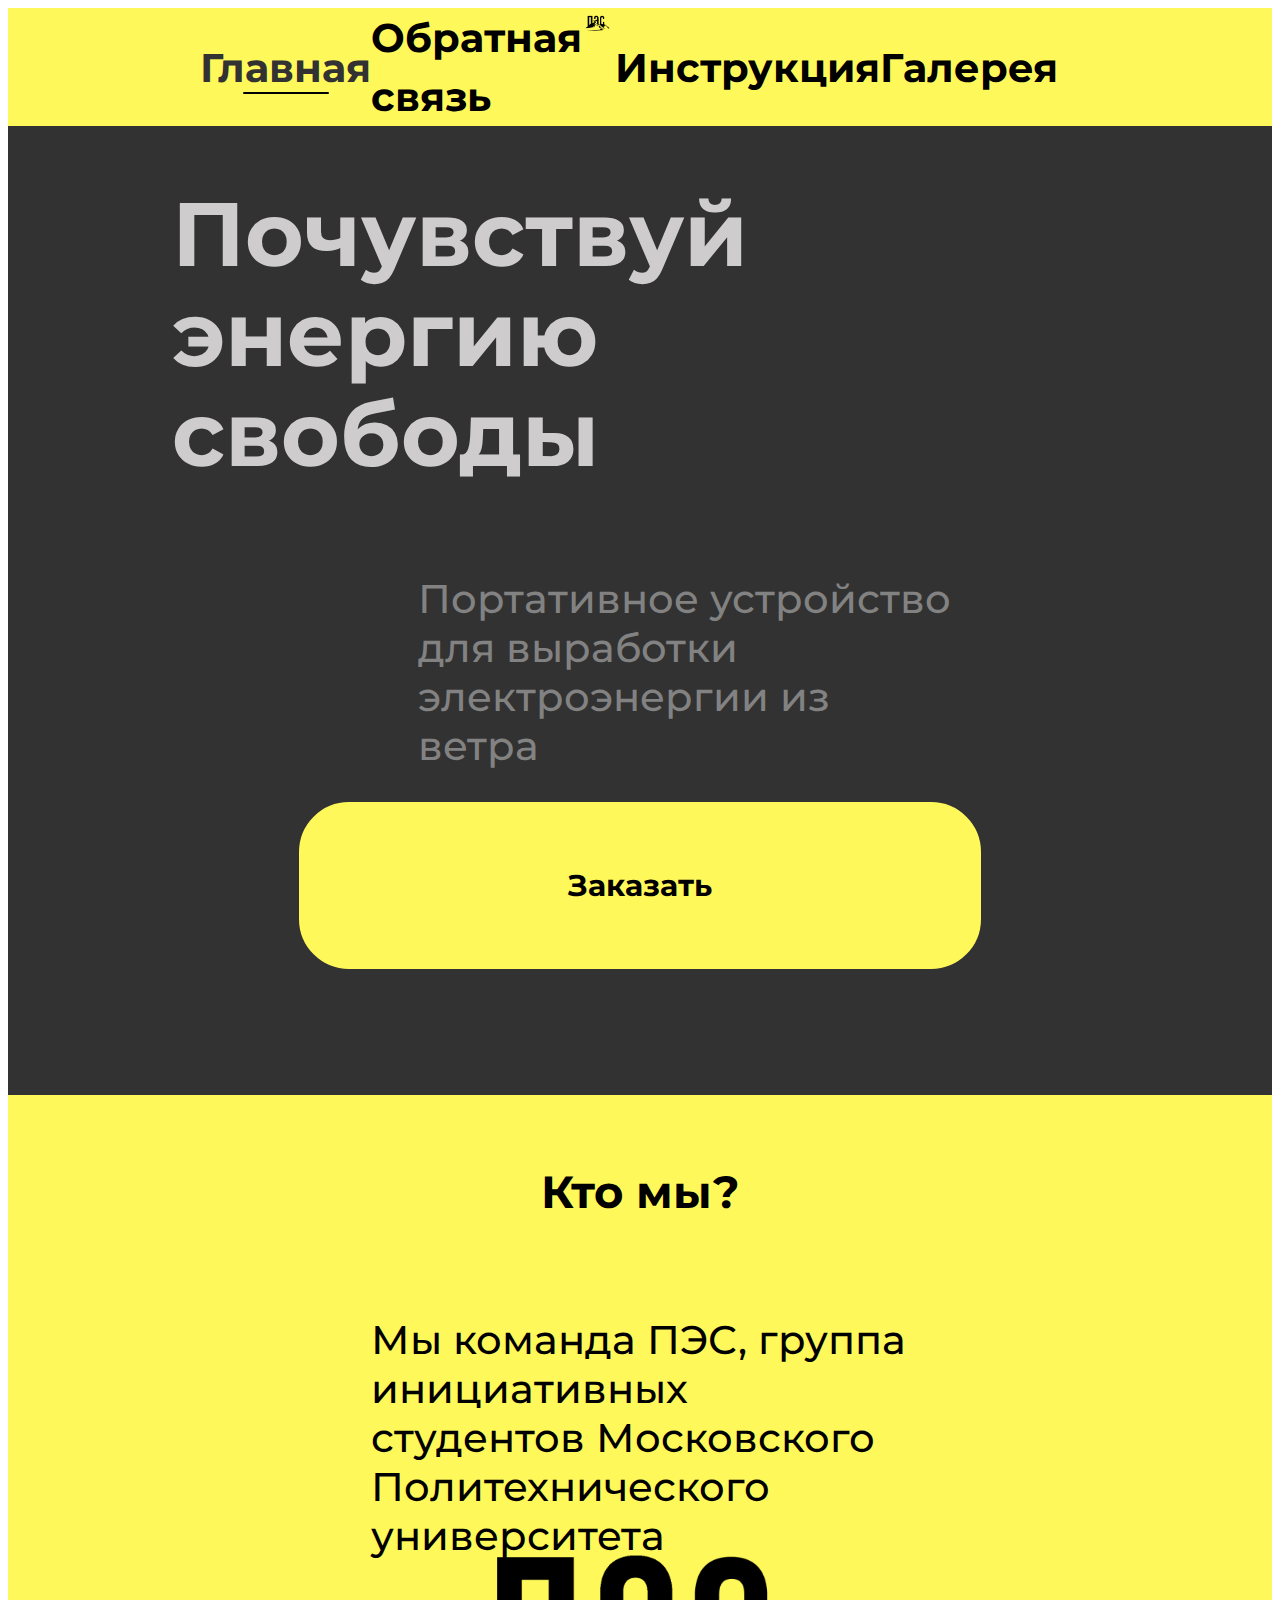
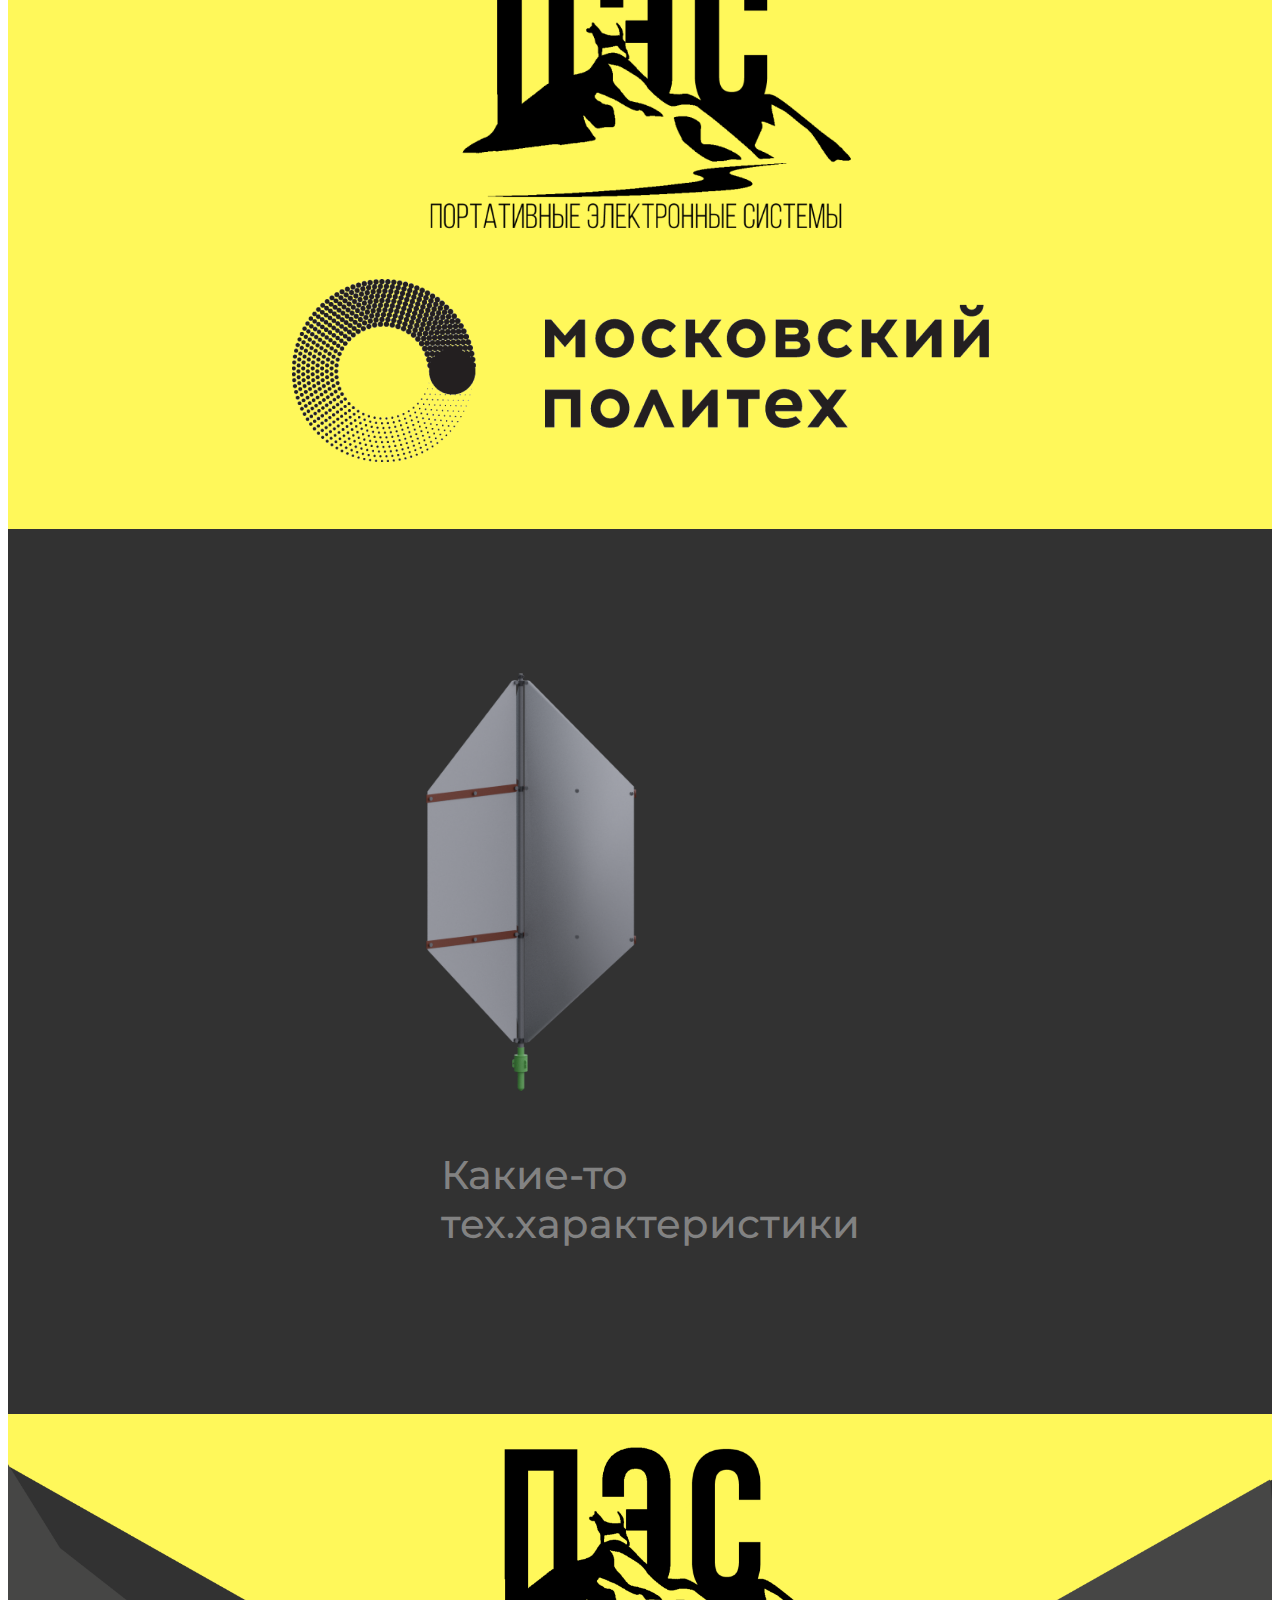
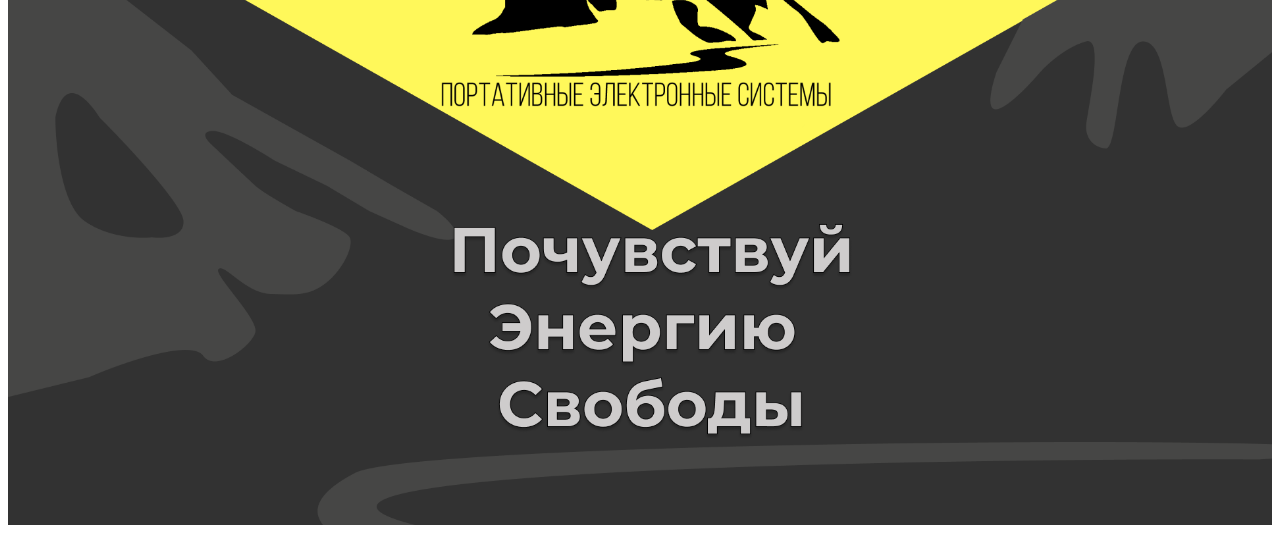
==== index.html @ 3740cb95 "123" ====
<!DOCTYPE html>
<html lang="eng">

<head>
	<script async src="https://www.googletagmanager.com/gtag/js?id=G-SDKLQBEG4N"></script>
<script>
  window.dataLayer = window.dataLayer || [];
  function gtag(){dataLayer.push(arguments);}
  gtag('js', new Date());

  gtag('config', 'G-SDKLQBEG4N');
</script>
<script>
	// Find all placeholders
var placeholders = document.querySelectorAll('input[placeholder]');
console.log("Here start")
if (placeholders.length) {
     // convert to array
    placeholders = Array.prototype.slice.call(placeholders);

    // copy placeholder text to a hidden div
    var div = $('<div id="placeholders" style="display:none;"></div>');

    placeholders.forEach(function(input){
      var text = input.placeholder;
      div.append('<div>' + text + '</div>');    
    });

    $('body').append(div);

    // save the first placeholder in a closure
    var originalPH = placeholders[0].placeholder;

    // check for changes and update as needed
    setInterval(function(){
      if (isTranslated()) {
        updatePlaceholders();
        originalPH = placeholders[0].placeholder;
      }
    }, 500);

    // hoisted ---------------------------
    function isTranslated() { // true if the text has been translated
       var currentPH = $($('#placeholders > div')[0]).text();
       return !(originalPH == currentPH);
    }

    function updatePlaceholders() {
      $('#placeholders > div').each(function(i, div){
        placeholders[i].placeholder = $(div).text();
      });
    }
}
console.log("Here end")
</script>
	<title>Home</title>
	<meta charset="utf-8">
	<link rel="stylesheet" type="text/css" href="/css/normalize.css">
	<link rel="stylesheet" type="text/css" href="/css/styleHeaderFooter.css">
	<link rel="stylesheet" type="text/css" href="/css/styleHome.css">
	<link rel="import" href="/public/Article.html">
	<link type="image/x-icon" href="../img/Header/LOGO_black_tr_withot_text.png" rel="shortcut icon">
	<link type="Image/x-icon" href="../img/Header/LOGO_black_tr_withot_text.png" rel="icon">
</head>
<!-- Google tag (gtag.js) -->

<body>
	<header class="header">
		<nav class="menu">
			
			
			<div class = "menu__section">
			<ul class="menu__list">
				 
				<li class="menu__item"><a id = "active__link" href="index.html">Главная</a></li>
				<li class="menu__item"><a  href="https://forms.gle/reVvUG4c9cZiAkuR8">Обратная связь</a></li>
				<div class="header_logo_png"><img src="../img/LOGO_black_tr_withot_text.png" 
					alt="Что-то сработало не так"> </div>
				<li class="menu__item"><a href="/Instruction/Inst.html">Инструкция</a></li>
				<li class="menu__item"><a href="/Галерея/galery.html">Галерея</a></li>
				<!--<li class="menu__item">
					
				
					</script>
					<div id="google_translate_element"></div>

						<script type="text/javascript">
						function googleTranslateElementInit() {
						new google.translate.TranslateElement(
							{pageLanguage: 'en', includedLanguages: "en,mk", layout: google.translate.TranslateElement.InlineLayout.SIMPLE}, 'google_translate_element');
						}
						</script>

						<script type="text/javascript" src="//translate.google.com/translate_a/element.js?cb=googleTranslateElementInit"></script>





					
				</li>
				
				 <li class="menu__item"><a href="/public/Projects.html">Projects</a></li>
				<li class="menu__item"><a href="/public/Analytics.html">Analytics</a></li>
				<li class="menu__item"><a href="/public/Contacts.html">Contacts</a></li>
				<li class="menu__item"><a href="/public/AboutUs.html">About us</a></li>-->
			</ul>
			
			<div class="hamburger-menu">
				<input id="menu__toggle" type="checkbox" />
				<label class="menu__btn" for="menu__toggle">
				  <span></span>
				</label>
			</div>
			</div>
		</nav>
	</header>
	<main>
		<div class = "first__section">
			<div class = "first__section_content">
				<div class = first__section_text>
					<h1 class = "first__section_header">
						Почувствуй энергию свободы
					</h1>
					
					
				</div>
				
				<div class = first__section_text_2>

					<p>
						Портативное устройство для выработки электроэнергии из ветра
					</p>

				</div>
					
			
			</div>
			<div class = "More_news_Button_sec">
			<a class = "More_news_Button" href="https://forms.gle/reVvUG4c9cZiAkuR8"> 
				Заказать
				
			</a>
		</div>
		</div>
		<div class="second__section">
			<div class="second__section_content">
				<div class="second__section_header">
					
					<a class = "More_news_Button" href="Команда/comand.html"><h2 class = "second__section_header_h2">Кто мы?</h2></a>
					
				</div>
				<div class = "second__section_content_2">
					<div >
						
						<p class = second__section_text>
							Мы команда ПЭС, группа инициативных студентов Московского Политехнического университета



						</p>
						
					</div>
					
					<div class = second__section_text_2>
						
						<img class = "img1" src="../img/logo.png" 
						alt="Что-то сработало не так">
					</div>
					<div class = second__section_text_3>
						<img class="img2" src="../img/logo1.png" 
						alt="Что-то сработало не так"> 
	
					</div>
						
				
				</div>
						
						
						
				
				
			</div>
				
			</div>
		</div>
		<div class = "first__section">
			<div class = "third__section_content">
				<div class = first__section_text>
					<img class="img4" src="img/скрин11-transformed 1.png">
					
					
				</div>
				
				<div class = first__section_text_3>

					<p>
						Какие-то тех.характеристики 
					</p>

				</div>
					
			
			</div>
			
			
		</div>
		</div>
	</main>
	<footer>
		<img class="img3" src = "img/Slide 16_9 - 34.png">
		
	</footer>
	
</body>

</html>
---- css/styleHeaderFooter.css ----
@import url('https://fonts.googleapis.com/css2?family=Montserrat:ital,wght@0,100;0,200;0,300;0,400;0,500;0,600;0,700;0,800;0,900;1,100;1,200;1,300;1,400;1,500;1,600;1,700;1,800;1,900&display=swap');

a {
	text-decoration: none;
}
li {
	list-style-type: none;
}
/* хедер */
header {
	display: table;
	height: 17% ;
	width: 100%;
	background-color: #FFF85A;
}

.menu{
	display: flex;
	align-items: center;
	
	margin-left: 13%;
	margin-right: 13%;
}
.menu__list{
	display: flex;
	
	width: 100%;
	
	
	padding-left: 3%;
	
}

.header_logo_png{
	max-width: 13%;
	width: 70%; 
	height: auto;


}
.header_logo_png img {
	width: 90%
}

.menu__item{
	font-family: 'Montserrat';
font-style: normal;
font-weight: 700;
font-size: 40px;
line-height: 59px;
	
	margin: auto;

}

#active__link{
	color:#323232;
	position:relative;
}
@keyframes  HeaderAnimation{
  0% {
    transform: scaleX(0);
  }
  100% {
    transform: scaleX(1);
  }
}
.menu__list #active__link::after{
	content:'';
  	position:absolute;
  	bottom:-2px;
  	left:25%;
  	right:25%;
  	background: #000000;
  	height:2px;
  	border-radius:10px 10px 10px 10px;
	
	animation: 0.25s ease-out 0s 1 HeaderAnimation;
	
}



.menu__item a {
	color:#000000;
	transition: all 0.5s;
}



.menu__item a:hover {
	color:#323232;
	transition: all 0.5s;
}

.menu__section{
	width: 100%;
	
	display: flex;
	align-items: center;
}



/* скрываем чекбокс */
#menu__toggle {
	opacity: 0;
  }
  /* стилизуем кнопку */
  .menu__btn {
	display: flex; /* используем flex для центрирования содержимого */
	align-items: center;  /* центрируем содержимое кнопки */
	position: relative;
	top: -10px;
	width: 50px;
	height: 20px;
	cursor: pointer;
	z-index: 1;
  }
  /* добавляем "гамбургер" */
  .menu__btn > span,
  .menu__btn > span::before,
  .menu__btn > span::after {
	display: block;
	position: absolute;
	width: 100%;
	height: 2px;
	background-color: #FFF85A;
  }
  .menu__btn > span::before {
	content: '';
	top: -8px;
  }
  .menu__btn > span::after {
	content: '';
	top: 8px;
  }

  
.footer_content{
    background-color: black;
	
	
}
.img3{
	width: 100%;
}
.footer_container{

	display: flex;
	justify-content: space-between;
	margin-left: 13%;
	margin-right: 13%;
	padding-top: 6%;
}

.footer_logo_png{
	max-width: 235px;
	width: 100%; 
	height: auto;
}
.footer_logo_png img{
	width: 50%
}


.footer_menu_list{
	display:flex;
}

.menu_column{
	display: block;
}

.footer_menu_list #active__link{
	color: white;
	
}

.footer_menu_list .menu__item{
	font-family: 'Montserrat';
	font-style: normal;
	font-weight: 500;
	font-size: 16px;
	line-height: 20px;
	padding-bottom: 10px;
	padding-left: 80px;
}

.legal_inf{
	display: flex;
	margin-left: 13%;
	margin-right: 13%;
	

	font-family: 'Montserrat';
	font-style: normal;
	font-weight: 500;
	font-size: 16px;
	line-height: 20px;
	color:#828282;
}
.legal_inf p{
	padding-right: 50px;
	padding-bottom: 7%;
}


.goog-te-gadget-icon {
	display:none;
  }
 
  
  body > .skiptranslate > iframe.skiptranslate {
	display: none !important;
	visibility: hidden !important;
  }
  .goog-te-gadget-simple {
	  background-color: #ffffff !important;
	  border:0 !important;
	
	
	  display: inline-block;
	  
	  cursor: pointer;
	  zoom: 1;
  }
  
  .goog-te-gadget-simple  span {
	 color:#828282 !important;
	 font-family: 'Montserrat'!important;
	 font-style: normal!important;
	 font-weight: 400!important;
	 font-size: 125%!important;
  
  }
---- css/styleHome.css ----
@import url('https://fonts.googleapis.com/css2?family=Montserrat:ital,wght@0,100;0,200;0,300;0,400;0,500;0,600;0,700;0,800;0,900;1,100;1,200;1,300;1,400;1,500;1,600;1,700;1,800;1,900&display=swap');
@import url('https://fonts.googleapis.com/css2?family=Cormorant:ital,wght@0,300;0,400;0,500;0,600;0,700;1,300;1,400;1,500;1,600;1,700&family=Montserrat:ital,wght@0,800;0,900;1,800;1,900&display=swap');

ul{
    margin:0;
    padding:0;
}
.first__section{
    height: 87%;
    width: 100%;
    
  
    background-color: #323232;
}

.first__section_content {
    display: flex; 
    position: relative;
    flex-wrap: wrap;
    padding-top: 3%;
    margin-left: 13%;
	margin-right: 13%;
    padding-bottom: 5%;
    
}

.third__section_content{
    display: flex; 
    position: relative;
    flex-wrap: wrap;
    padding-top: 10%;
    margin-left: 13%;
	margin-right: 13%;
    padding-bottom: 10%;
}

.first__section_text{
    display: block;
    margin-right: 10%;
    width: 400px;
    

}
.first__section_text_2{
    padding-left: 10%;
    margin: auto;
}
.first__section_text_3{
    padding-left: 15%;
    margin: auto;
}
h1 {
    font-family: 'Montserrat';
    font-style: bold;
    font-weight: 700;
    font-size: 90px;
    line-height: 100px;
    
    padding-top: 20px;
    padding-bottom: 50px;
    margin:0;
    color: #CECCCC;
}

label {
    font-family: 'Montserrat';
    font-style: normal;
    font-weight: 600;
    font-size: 18px;
    line-height: 25px;
    /* identical to box height, or 139% */


    /* Главные / Синий */

    color: #FFF85A;
}
p {
    font-family: 'Montserrat';
    font-style: normal;
    font-weight: 500;
    font-size: 40px;
    line-height: 49px;
    color: #828282;
   
    max-width: 538px;
    max-height: 125px;
}


.About_Button { 
    height: 77px;
    width: 391px;
    background: none;
    border-color: #FFF85A;
    border: 2px solid #FFF85A;
    border-radius: 10px;
    text-decoration: none;
    font-family: 'Montserrat';
    font-style: normal;
    font-weight: 700;
    font-size: 16px;
    line-height: 25px;
    /* identical to box height, or 156% */
    padding-bottom: 10%;
    display:flex;
    justify-content: space-around;
    align-items: center;

    /*Animation*/
    color: rgb(0, 0, 0);
    background: rgb(255, 255, 255); /* default color */

    /* "to left" / "to right" - affects initial color */
    background: linear-gradient(to left, rgb(255, 255, 255) 50%, #005CFF 50%) right;
    background-size: 200%;
    transition: .5s ease-out;
}

.About_Button:hover {
    background-position: left;
    color: #ffffff;
}


.container{
    position: relative;

    
    margin-bottom: 10%;
    width: 800px !important;
  
}
.container video{
    position: relative; 
   
    width: 100% !important;
  
   
}
.second__section{
    
    background-color: #FFF85A;
    
}

.second__section_content_2 {
    display: flex; 
    position: relative;
    flex-wrap: wrap;
    
    margin-left: 13%;
	margin-right: 13%;
    padding-bottom: 5%;
    justify-content: space-around;
    
}
.img2{
   padding-top: 4%;
}

.img1 {
    width: 470px;
height: 367px;
}
.second__section_header{
    font-family: 'Montserrat';
    font-style: normal;
    font-weight: 700;
    font-size: 90px;
    line-height: 70px;
    padding-top: 1%;
    color: #000000;
    display: flex;
    justify-content: space-around;
   
}
.second__section_text{
    color: black;
}





.news_cards{
    display: flex;
    flex-wrap: wrap;
    justify-content: space-around;
    position: relative;
   
}



.big_card{
   
    margin: 10px 0px;
    
    background-color: #ffffff;
    display: block;
    border-radius:0px 0px 5px 5px;
    
    
}

.small_card{
   
    margin: 10px 0px;
    background-color: #ffffff;
    display: block;
    border-radius:0px 0px 5px 5px;
     
    
    
    
}

.card_header{
    
    background-color: #005CFF;
    color: #ffffff;
    border-radius:5px 5px 0px 0px;
    font-family: 'Montserrat';
    font-style: normal;
    font-weight: 600;
    font-size: 14px;
    line-height: 200%;
}
.card_header_inf{
    display: flex;
    justify-content:space-between;
    padding-left: 8%;
    padding-right: 8%;
    
}

.big_card .card_body_img img{
    
    width: 100%;
     
}
.small_card .card_body_img img{
   
    width: 100%;
    
    
}



.card_body_img img{
    overflow: hidden;
    top: 50%;
    left: 50%;
    height: 400px;
    object-fit: cover;
    object-position: 0 0;
    object-position: translate(0%, -50%); 
}
.card_body_text{
    padding-left: 10%;
    padding-right: 10%;
    padding-bottom: 10%;
}

.card_body_arcticle_name{

    font-family: 'Montserrat';
    font-style: normal;
    font-weight: 700;
    font-size: 24px;
    line-height: 35px;
    padding-bottom: 30px;
    /* or 146% */
    

    color: #000000;
}

.card_body_arcticle_text{
    font-family: 'Montserrat';
    font-style: normal;
    font-weight: 500;
    font-size: 16px;
    line-height: 25px;
    /* or 156% */


    /* Gray 3 */

    color: #828282;
}
.arcticle_link{
    font-family: 'Montserrat';
    font-style: normal;
    font-weight: 400;
    font-size: 18px;
    line-height: 25px;
    padding-left: 50px;
    padding-bottom: 50px;
    /* identical to box height, or 139% */


    /* Главные / Черный */

    color: #000000;
    transition: all 0.5s;
}

.img4{
    width:200%;
}


.arcticle_link:hover{
    color:#005CFF
    
}

.More_news_Button_sec{
    padding-bottom: 10%;
    display:flex;
    justify-content: space-around;
}

.More_news_Button { 
  
    height: 163px;
    width: 678px;
    background: none;
    border-color: #ffffff;
    border: 2px solid #FFF85A;
    border-radius: 50px;
    text-decoration: none;
    font-family: 'Montserrat';
    font-style: medium;
    font-weight: 700;
    font-size: 30px;
    line-height: 25px;
    /* identical to box height, or 156% */

    display:flex;
    justify-content: space-around;
    align-items: center;

    /*Animation*/
    color: rgb(0, 0, 0);
    background: #FFF85A; /* default color */

    /* "to left" / "to right" - affects initial color */
    background: linear-gradient(to left, #FFF85A 50%, #ffffff 50%) right;
    background-size: 200%;
    transition: .5s ease-out;
}

.More_news_Button:hover {
    background-position: left;
    color: #000000;
}

.video-container {
    background:#000;
    width:70%;
    height: 70%;
    color:#fff;
    }
    .video-player {
    width:100%;
    margin:0;
    }
    .video-hud {
    margin:0;
    padding:1px;
    }
    .video-hud__element {
    cursor:pointer;
    display:inline-block;
    vertical-align:middle;
    height:30px;
    }
    .video-hud__action {
    width:30px;
    }
    .video-hud__action_play {
    background:#ccc;
    border-radius:0 100px 100px 0;
    }
    .video-hud__action_pause {
    background:#c00;
    }
    .video-hud__mute {
    width:30px;
    border-radius:100px 100px 100px 100px;
    }
    .video-hud__mute_true {
    background:#c00;
    }
    .video-hud__mute_false {
    background:#ccc;
    }
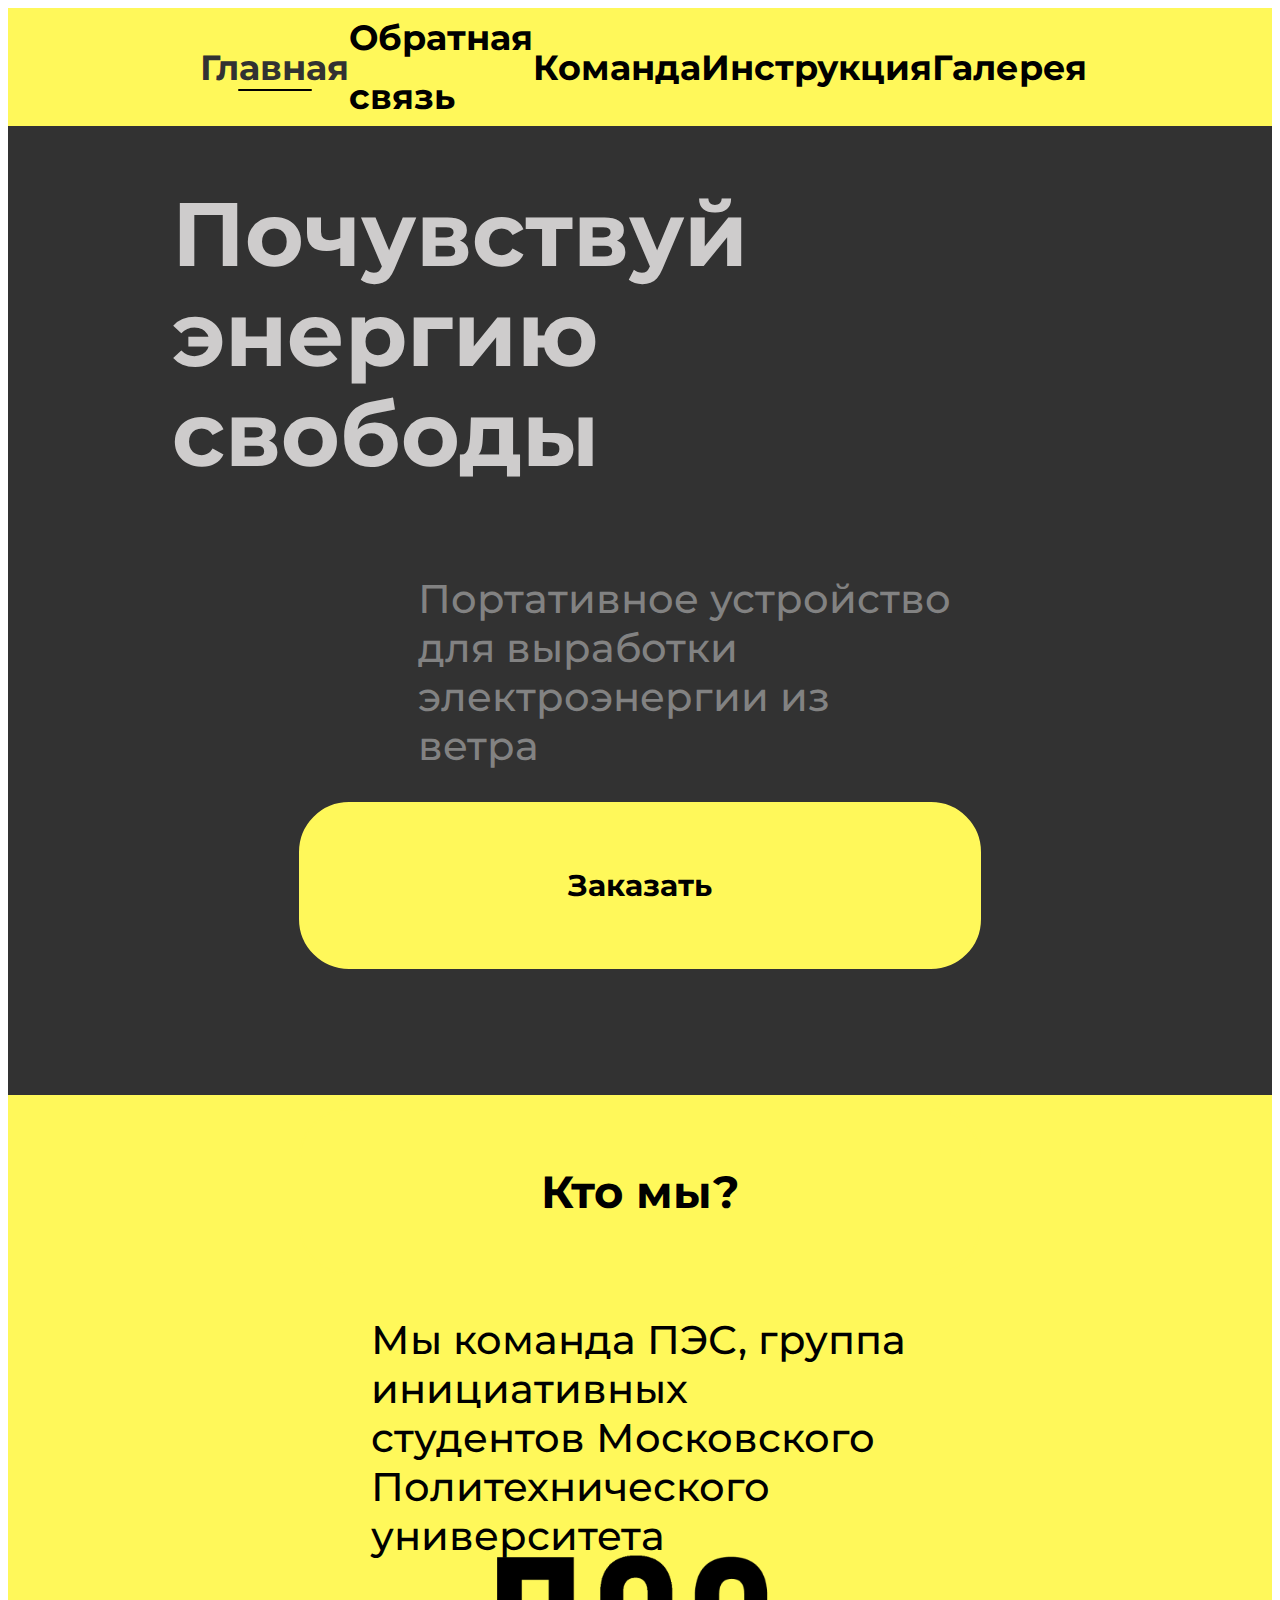
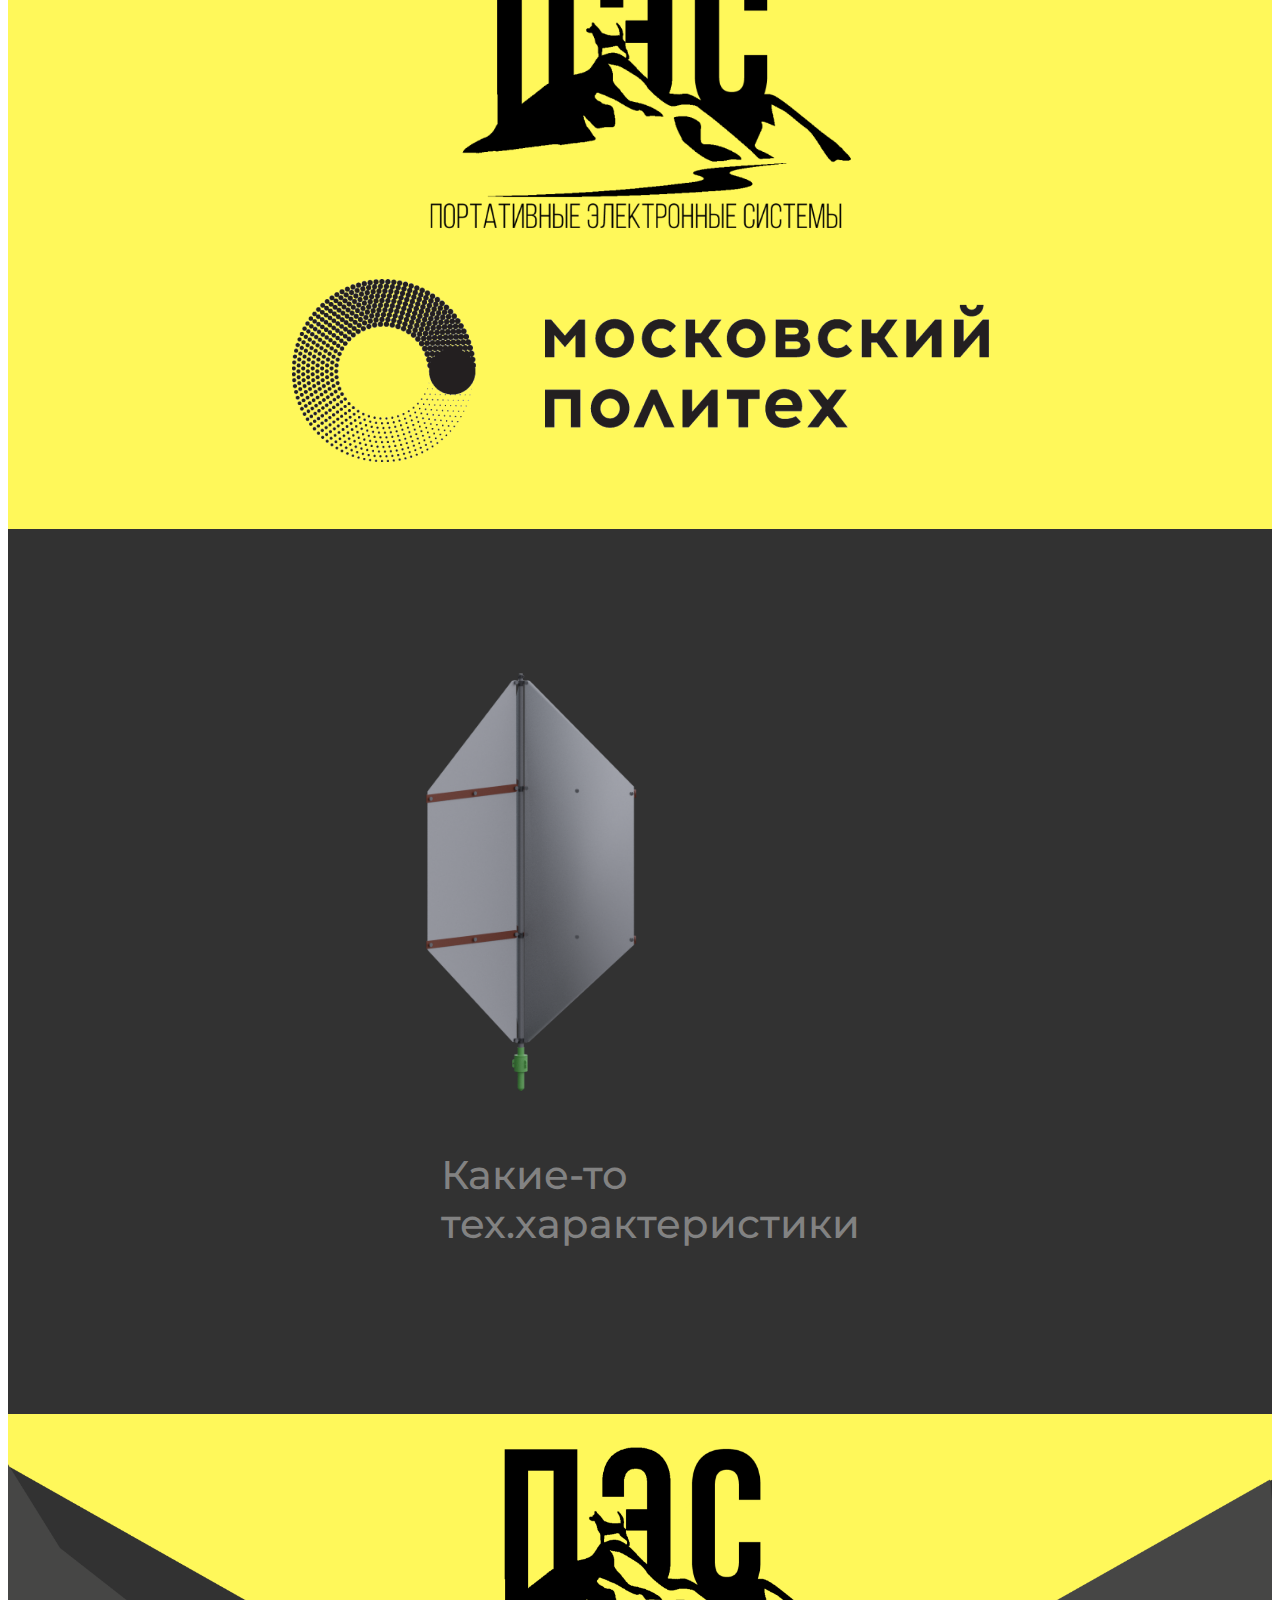
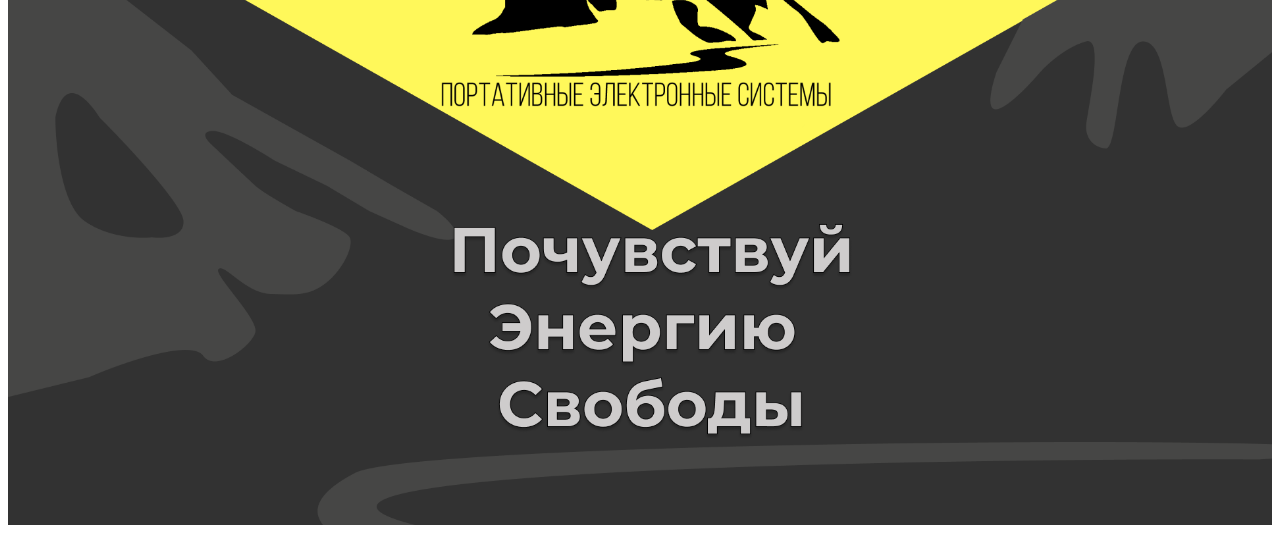
==== commit 2ded775e: "345" ====
--- a/index.html
+++ b/index.html
@@ -71,11 +71,11 @@
 			
 			<div class = "menu__section">
 			<ul class="menu__list">
-				 
+				<div class="header_logo_png"><img src="../img/LOGO_black_tr_withot_text.png" 
+					alt="Что-то сработало не так"> </div>
 				<li class="menu__item"><a id = "active__link" href="index.html">Главная</a></li>
 				<li class="menu__item"><a  href="https://forms.gle/reVvUG4c9cZiAkuR8">Обратная связь</a></li>
-				<div class="header_logo_png"><img src="../img/LOGO_black_tr_withot_text.png" 
-					alt="Что-то сработало не так"> </div>
+				<li class="menu__item"><a  href="Команда/comand.html">Команда</a></li>
 				<li class="menu__item"><a href="/Instruction/Inst.html">Инструкция</a></li>
 				<li class="menu__item"><a href="/Галерея/galery.html">Галерея</a></li>
 				<!--<li class="menu__item">
--- a/css/styleHeaderFooter.css
+++ b/css/styleHeaderFooter.css
@@ -46,7 +46,7 @@
 	font-family: 'Montserrat';
 font-style: normal;
 font-weight: 700;
-font-size: 40px;
+font-size: 35px;
 line-height: 59px;
 	
 	margin: auto;
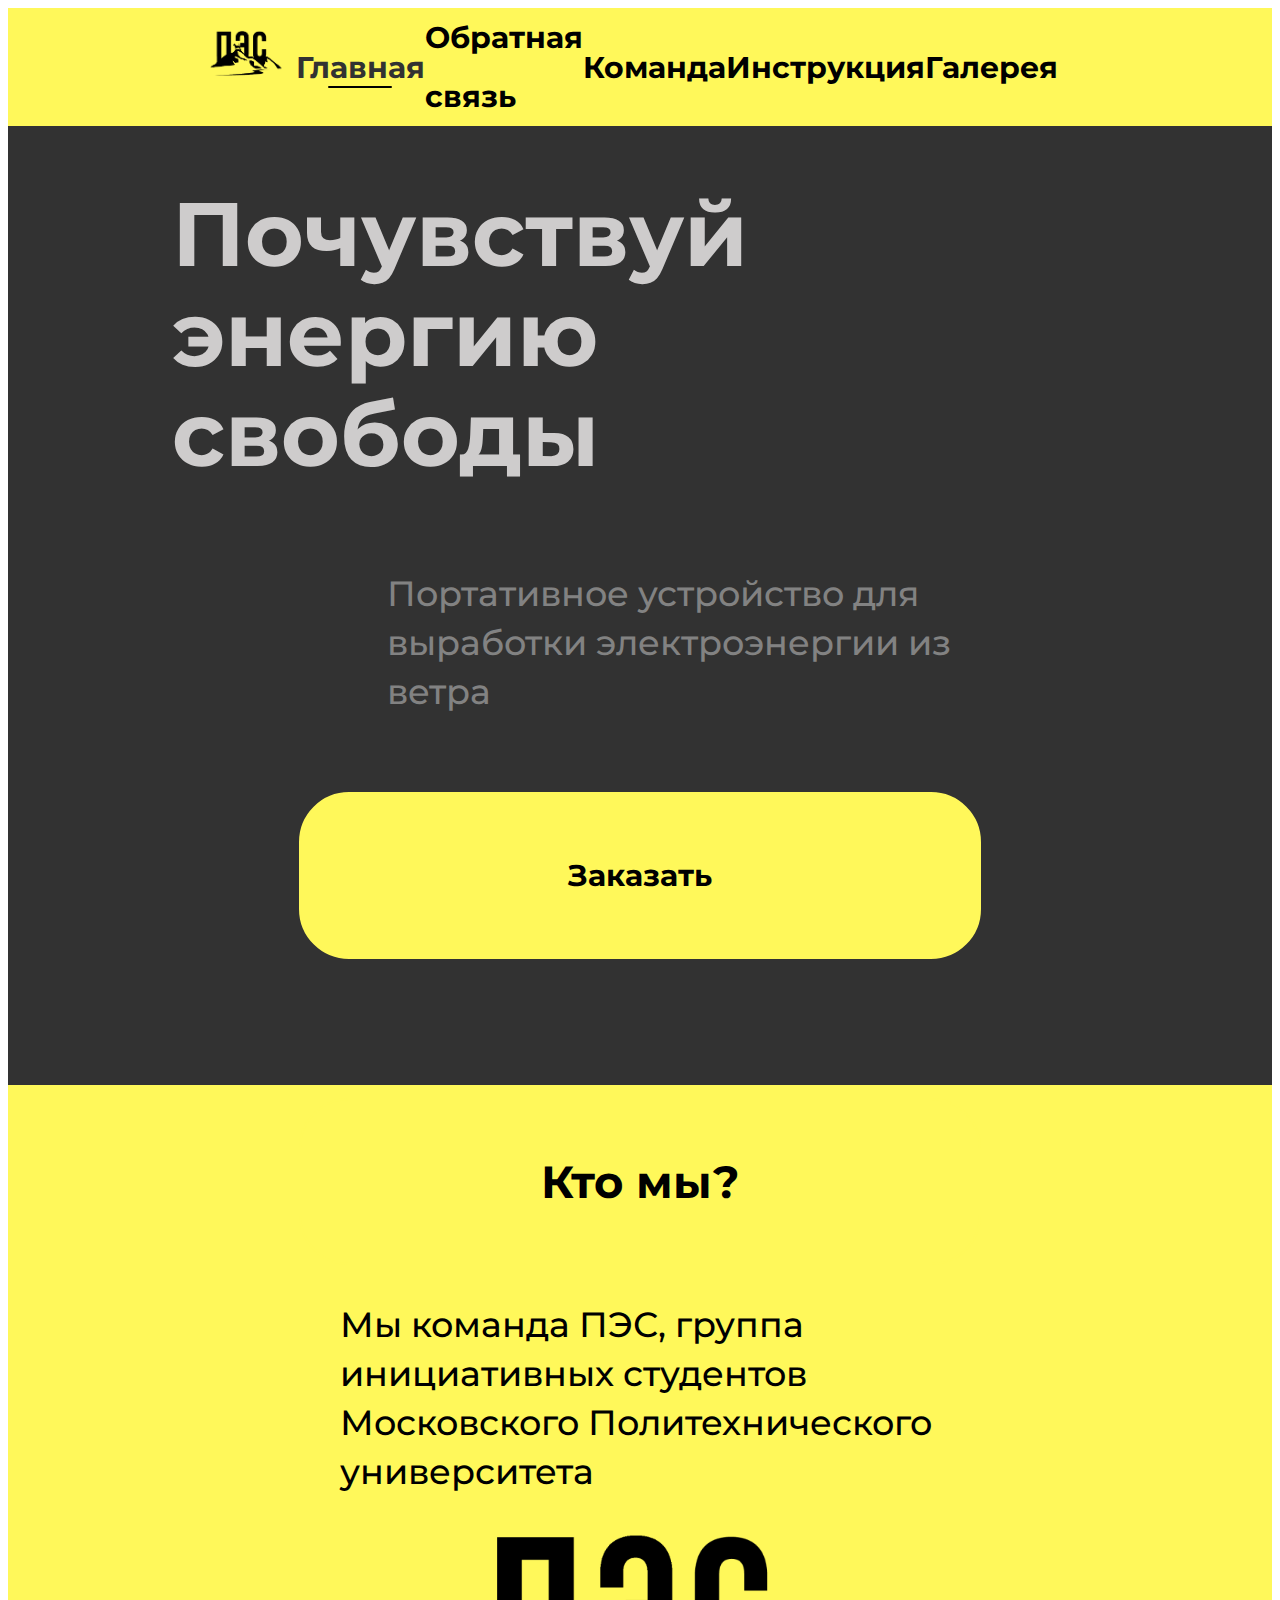
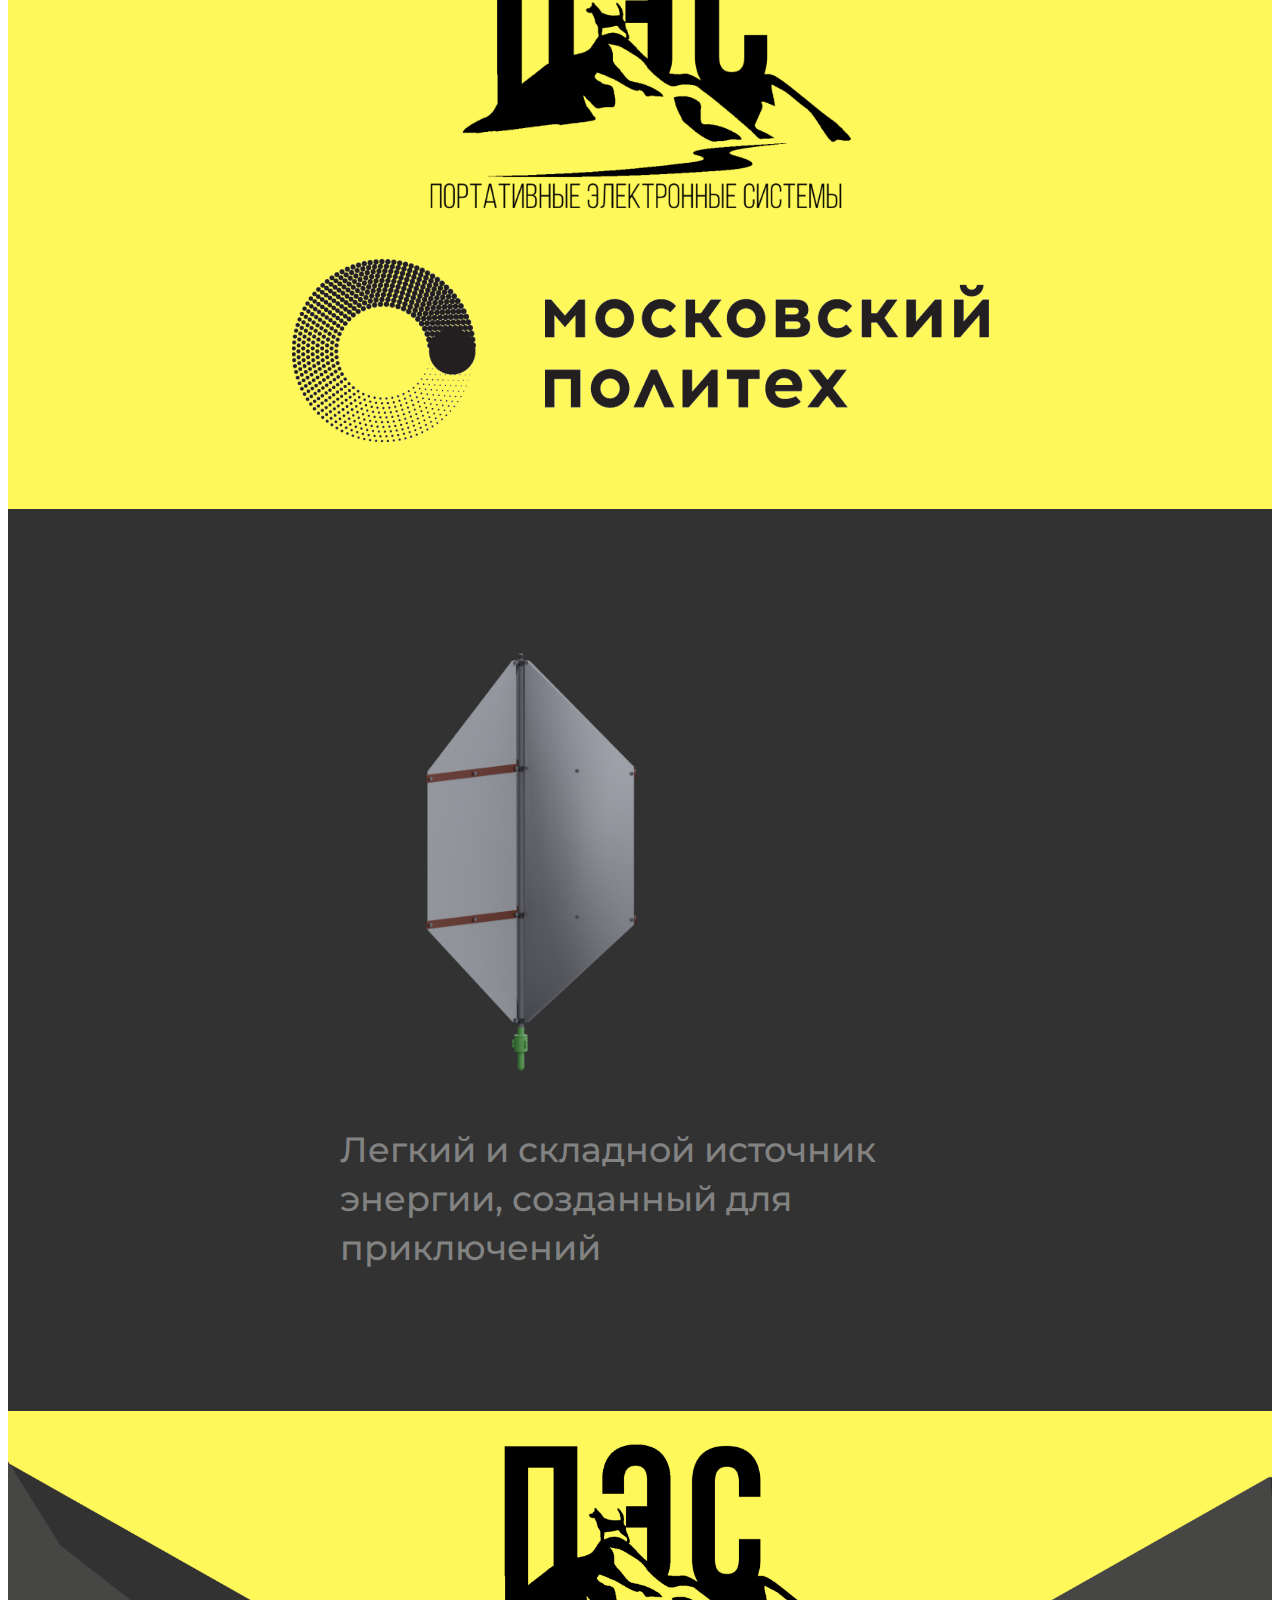
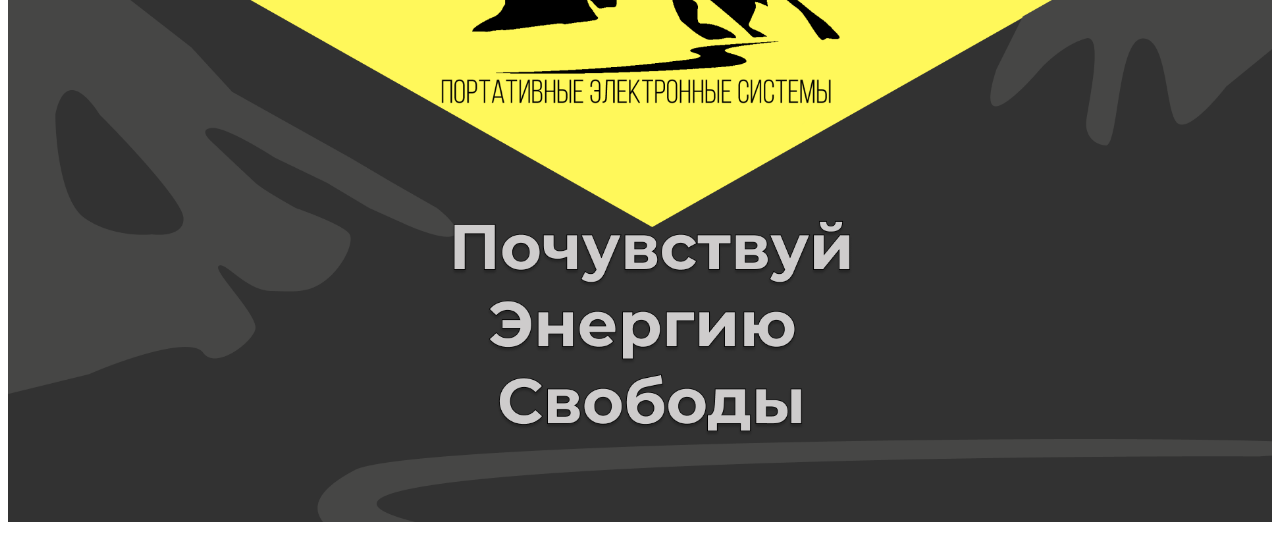
==== commit f949aac1: "4567" ====
--- a/index.html
+++ b/index.html
@@ -195,7 +195,7 @@
 				<div class = first__section_text_3>
 
 					<p>
-						Какие-то тех.характеристики 
+						Легкий и складной источник энергии, созданный для приключений
 					</p>
 
 				</div>
--- a/css/styleHeaderFooter.css
+++ b/css/styleHeaderFooter.css
@@ -46,7 +46,7 @@
 	font-family: 'Montserrat';
 font-style: normal;
 font-weight: 700;
-font-size: 35px;
+font-size: 30px;
 line-height: 59px;
 	
 	margin: auto;
--- a/css/styleHome.css
+++ b/css/styleHome.css
@@ -46,7 +46,7 @@
     margin: auto;
 }
 .first__section_text_3{
-    padding-left: 15%;
+    padding-left: 0%;
     margin: auto;
 }
 h1 {
@@ -79,11 +79,11 @@
     font-family: 'Montserrat';
     font-style: normal;
     font-weight: 500;
-    font-size: 40px;
+    font-size: 35px;
     line-height: 49px;
     color: #828282;
    
-    max-width: 538px;
+    max-width: 600px;
     max-height: 125px;
 }
 
